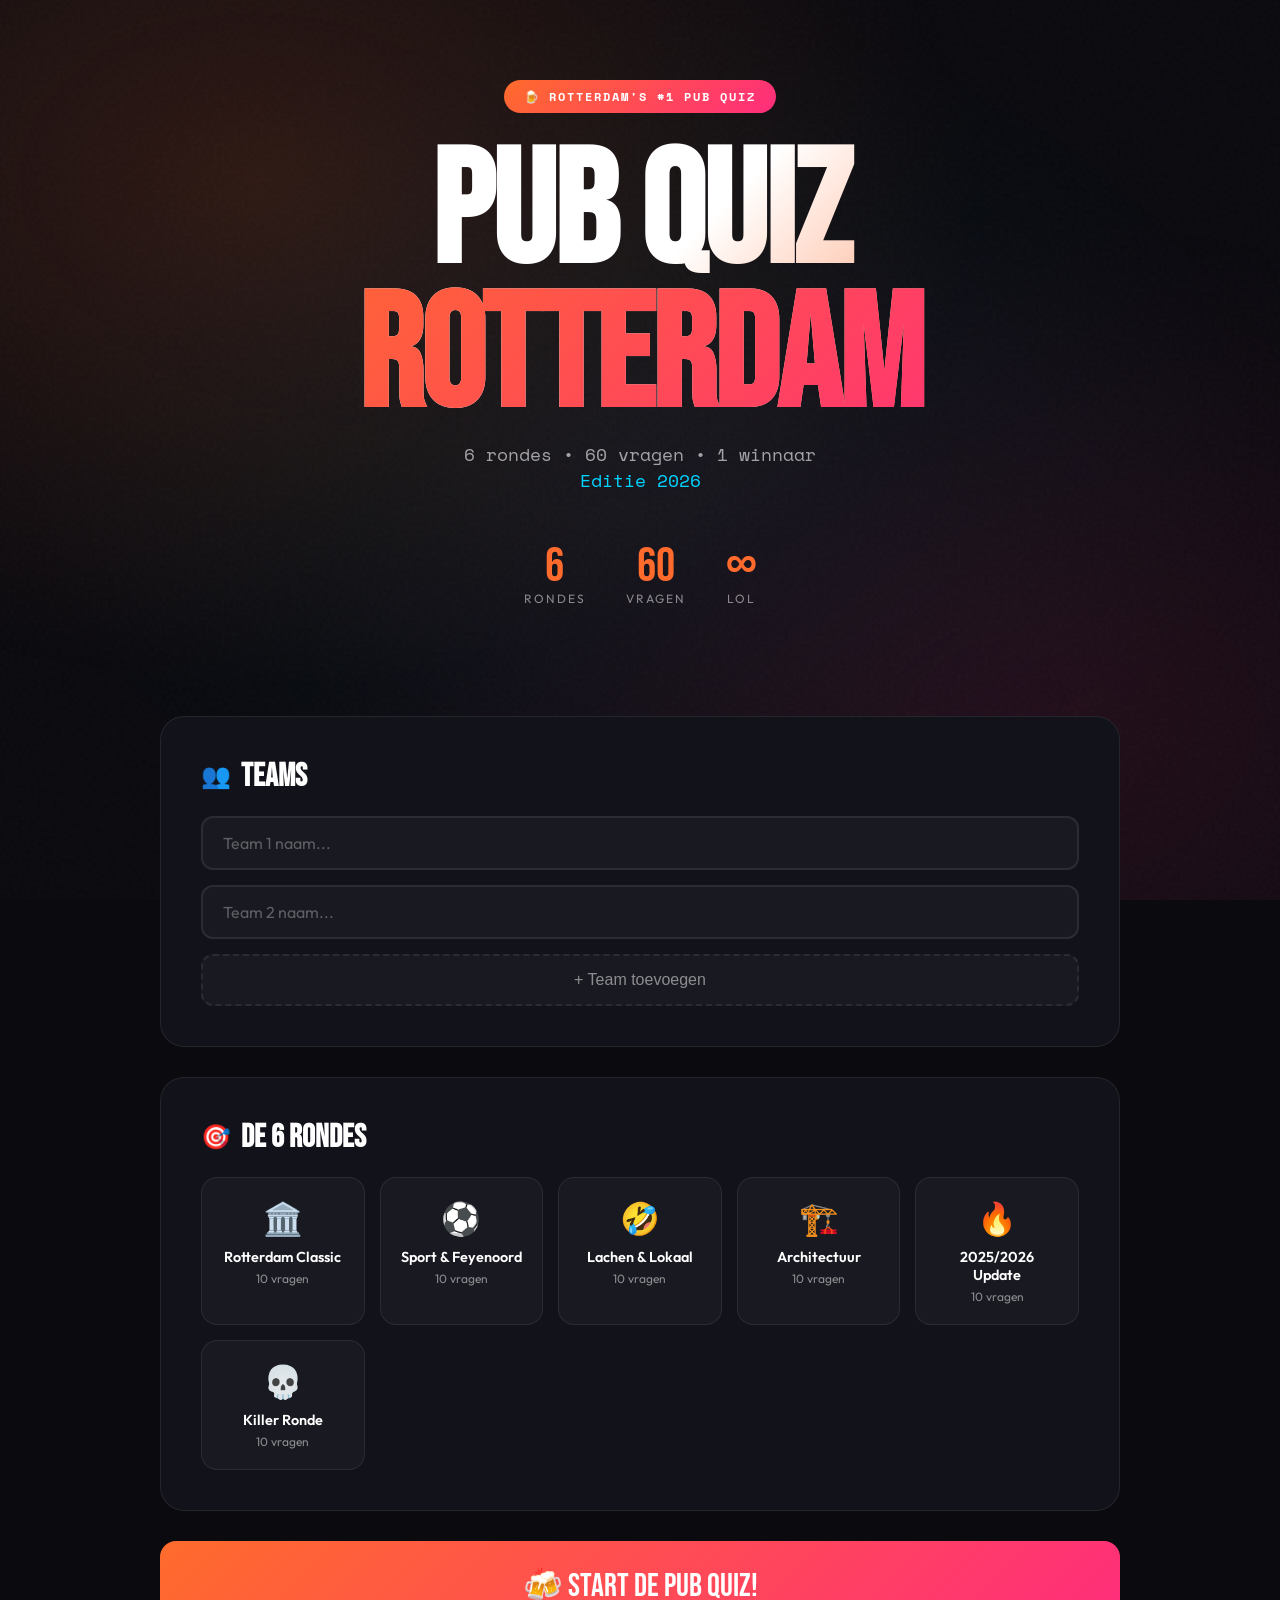
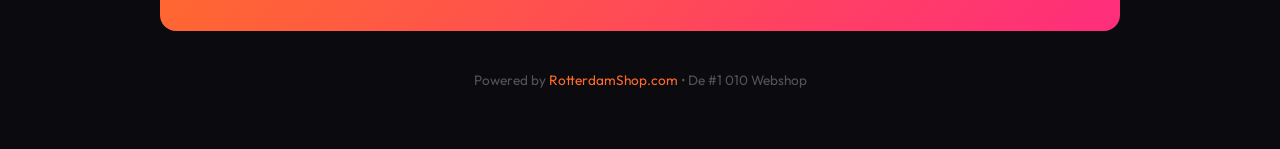
==== pub-quiz.html @ 7450e9e6 "Update and rename pub-quiz-rotterdam to pub-quiz.html" ====
<!DOCTYPE html>
<html lang="nl">
<head>
    <meta charset="UTF-8">
    <meta name="viewport" content="width=device-width, initial-scale=1.0">
    <title>Pub Quiz Rotterdam 2026 | De Ultieme 010 Kroegquiz</title>
    <meta name="description" content="Gratis Pub Quiz Rotterdam met 6 rondes, 60+ vragen over 010. Perfect voor je kroegavond, vriendengroep of bedrijfsuitje. Speel nu!">
    <link rel="preconnect" href="https://fonts.googleapis.com">
    <link rel="preconnect" href="https://fonts.gstatic.com" crossorigin>
    <link href="https://fonts.googleapis.com/css2?family=Bebas+Neue&family=Space+Mono:wght@400;700&family=Outfit:wght@300;400;600;800&display=swap" rel="stylesheet">
    
    <style>
        :root {
            --neon-orange: #FF6B2C;
            --neon-pink: #FF2D7C;
            --neon-blue: #00D4FF;
            --neon-green: #39FF14;
            --neon-yellow: #FFE600;
            --dark-bg: #0a0a0f;
            --card-bg: #12121a;
            --glass: rgba(255,255,255,0.03);
            --glass-border: rgba(255,255,255,0.08);
        }

        * {
            margin: 0;
            padding: 0;
            box-sizing: border-box;
        }

        body {
            font-family: 'Outfit', sans-serif;
            background: var(--dark-bg);
            color: #fff;
            min-height: 100vh;
            overflow-x: hidden;
        }

        /* Animated background */
        .bg-animation {
            position: fixed;
            top: 0;
            left: 0;
            width: 100%;
            height: 100%;
            z-index: -1;
            background: 
                radial-gradient(ellipse at 20% 20%, rgba(255,107,44,0.15) 0%, transparent 50%),
                radial-gradient(ellipse at 80% 80%, rgba(255,45,124,0.1) 0%, transparent 50%),
                radial-gradient(ellipse at 50% 50%, rgba(0,212,255,0.05) 0%, transparent 70%);
            animation: bgPulse 8s ease-in-out infinite;
        }

        @keyframes bgPulse {
            0%, 100% { opacity: 1; }
            50% { opacity: 0.7; }
        }

        /* Noise overlay */
        .noise {
            position: fixed;
            top: 0;
            left: 0;
            width: 100%;
            height: 100%;
            z-index: -1;
            opacity: 0.03;
            background-image: url("data:image/svg+xml,%3Csvg viewBox='0 0 256 256' xmlns='http://www.w3.org/2000/svg'%3E%3Cfilter id='noise'%3E%3CfeTurbulence type='fractalNoise' baseFrequency='0.9' numOctaves='4' stitchTiles='stitch'/%3E%3C/filter%3E%3Crect width='100%25' height='100%25' filter='url(%23noise)'/%3E%3C/svg%3E");
        }

        .container {
            max-width: 1000px;
            margin: 0 auto;
            padding: 20px;
            position: relative;
        }

        /* ============ START SCREEN ============ */
        .screen {
            display: none;
            animation: fadeIn 0.5s ease;
        }

        .screen.active {
            display: block;
        }

        @keyframes fadeIn {
            from { opacity: 0; transform: translateY(20px); }
            to { opacity: 1; transform: translateY(0); }
        }

        .hero {
            text-align: center;
            padding: 60px 20px;
        }

        .logo-badge {
            display: inline-flex;
            align-items: center;
            gap: 8px;
            background: linear-gradient(135deg, var(--neon-orange), var(--neon-pink));
            padding: 8px 20px;
            border-radius: 50px;
            font-family: 'Space Mono', monospace;
            font-size: 12px;
            font-weight: 700;
            text-transform: uppercase;
            letter-spacing: 2px;
            margin-bottom: 30px;
            animation: glow 2s ease-in-out infinite;
        }

        @keyframes glow {
            0%, 100% { box-shadow: 0 0 20px rgba(255,107,44,0.5); }
            50% { box-shadow: 0 0 40px rgba(255,45,124,0.7); }
        }

        .main-title {
            font-family: 'Bebas Neue', sans-serif;
            font-size: clamp(4rem, 15vw, 10rem);
            line-height: 0.9;
            letter-spacing: -2px;
            background: linear-gradient(135deg, #fff 0%, #fff 50%, var(--neon-orange) 100%);
            -webkit-background-clip: text;
            -webkit-text-fill-color: transparent;
            background-clip: text;
            margin-bottom: 10px;
        }

        .main-title span {
            display: block;
            background: linear-gradient(135deg, var(--neon-orange), var(--neon-pink));
            -webkit-background-clip: text;
            background-clip: text;
        }

        .subtitle {
            font-family: 'Space Mono', monospace;
            font-size: 1.1rem;
            color: rgba(255,255,255,0.6);
            margin-bottom: 50px;
        }

        .subtitle .highlight {
            color: var(--neon-blue);
        }

        /* Stats bar */
        .stats-bar {
            display: flex;
            justify-content: center;
            gap: 40px;
            margin-bottom: 50px;
            flex-wrap: wrap;
        }

        .stat {
            text-align: center;
        }

        .stat-value {
            font-family: 'Bebas Neue', sans-serif;
            font-size: 3rem;
            color: var(--neon-orange);
            line-height: 1;
        }

        .stat-label {
            font-size: 0.75rem;
            text-transform: uppercase;
            letter-spacing: 2px;
            color: rgba(255,255,255,0.5);
        }

        /* Team setup */
        .setup-section {
            background: var(--card-bg);
            border: 1px solid var(--glass-border);
            border-radius: 24px;
            padding: 40px;
            margin-bottom: 30px;
        }

        .section-title {
            font-family: 'Bebas Neue', sans-serif;
            font-size: 2rem;
            margin-bottom: 20px;
            display: flex;
            align-items: center;
            gap: 10px;
        }

        .section-title .icon {
            font-size: 1.5rem;
        }

        .team-input-row {
            display: flex;
            gap: 15px;
            margin-bottom: 15px;
        }

        .team-input {
            flex: 1;
            background: var(--glass);
            border: 2px solid var(--glass-border);
            border-radius: 12px;
            padding: 15px 20px;
            font-size: 1rem;
            color: #fff;
            font-family: 'Outfit', sans-serif;
            transition: all 0.3s ease;
        }

        .team-input:focus {
            outline: none;
            border-color: var(--neon-orange);
            box-shadow: 0 0 20px rgba(255,107,44,0.2);
        }

        .team-input::placeholder {
            color: rgba(255,255,255,0.3);
        }

        .add-team-btn {
            background: var(--glass);
            border: 2px dashed var(--glass-border);
            border-radius: 12px;
            padding: 15px 30px;
            color: rgba(255,255,255,0.5);
            font-size: 1rem;
            cursor: pointer;
            transition: all 0.3s ease;
            width: 100%;
        }

        .add-team-btn:hover {
            border-color: var(--neon-orange);
            color: var(--neon-orange);
        }

        .teams-preview {
            display: flex;
            flex-wrap: wrap;
            gap: 10px;
            margin-top: 20px;
        }

        .team-tag {
            display: inline-flex;
            align-items: center;
            gap: 8px;
            background: linear-gradient(135deg, rgba(255,107,44,0.2), rgba(255,45,124,0.2));
            border: 1px solid rgba(255,107,44,0.3);
            padding: 8px 16px;
            border-radius: 50px;
            font-size: 0.9rem;
        }

        .team-tag .remove {
            cursor: pointer;
            opacity: 0.5;
            transition: opacity 0.2s;
        }

        .team-tag .remove:hover {
            opacity: 1;
        }

        /* Rounds preview */
        .rounds-preview {
            display: grid;
            grid-template-columns: repeat(auto-fit, minmax(140px, 1fr));
            gap: 15px;
            margin-top: 20px;
        }

        .round-card {
            background: var(--glass);
            border: 1px solid var(--glass-border);
            border-radius: 16px;
            padding: 20px;
            text-align: center;
            transition: all 0.3s ease;
        }

        .round-card:hover {
            transform: translateY(-5px);
            border-color: var(--neon-orange);
        }

        .round-card .emoji {
            font-size: 2rem;
            margin-bottom: 10px;
        }

        .round-card .name {
            font-weight: 600;
            font-size: 0.9rem;
            margin-bottom: 5px;
        }

        .round-card .count {
            font-size: 0.75rem;
            color: rgba(255,255,255,0.5);
        }

        /* Start button */
        .start-btn {
            width: 100%;
            background: linear-gradient(135deg, var(--neon-orange), var(--neon-pink));
            border: none;
            border-radius: 16px;
            padding: 25px;
            font-family: 'Bebas Neue', sans-serif;
            font-size: 2rem;
            color: #fff;
            cursor: pointer;
            transition: all 0.3s ease;
            position: relative;
            overflow: hidden;
        }

        .start-btn::before {
            content: '';
            position: absolute;
            top: 0;
            left: -100%;
            width: 100%;
            height: 100%;
            background: linear-gradient(90deg, transparent, rgba(255,255,255,0.2), transparent);
            transition: left 0.5s ease;
        }

        .start-btn:hover::before {
            left: 100%;
        }

        .start-btn:hover {
            transform: scale(1.02);
            box-shadow: 0 10px 40px rgba(255,107,44,0.4);
        }

        /* ============ QUIZ SCREEN ============ */
        .quiz-header {
            display: flex;
            justify-content: space-between;
            align-items: center;
            padding: 20px 0;
            border-bottom: 1px solid var(--glass-border);
            margin-bottom: 30px;
        }

        .round-indicator {
            display: flex;
            align-items: center;
            gap: 15px;
        }

        .round-emoji {
            font-size: 2.5rem;
        }

        .round-info h2 {
            font-family: 'Bebas Neue', sans-serif;
            font-size: 1.8rem;
            color: var(--neon-orange);
        }

        .round-info span {
            font-size: 0.85rem;
            color: rgba(255,255,255,0.5);
        }

        .question-counter {
            font-family: 'Space Mono', monospace;
            font-size: 1rem;
            color: rgba(255,255,255,0.6);
        }

        /* Progress bar */
        .progress-container {
            height: 6px;
            background: var(--glass);
            border-radius: 3px;
            margin-bottom: 40px;
            overflow: hidden;
        }

        .progress-fill {
            height: 100%;
            background: linear-gradient(90deg, var(--neon-orange), var(--neon-pink));
            border-radius: 3px;
            transition: width 0.5s ease;
        }

        /* Question card */
        .question-card {
            background: var(--card-bg);
            border: 1px solid var(--glass-border);
            border-radius: 24px;
            padding: 50px 40px;
            margin-bottom: 30px;
            position: relative;
            overflow: hidden;
        }

        .question-card::before {
            content: '';
            position: absolute;
            top: 0;
            left: 0;
            right: 0;
            height: 4px;
            background: linear-gradient(90deg, var(--neon-orange), var(--neon-pink), var(--neon-blue));
        }

        .question-number {
            position: absolute;
            top: 30px;
            right: 30px;
            font-family: 'Bebas Neue', sans-serif;
            font-size: 4rem;
            color: rgba(255,255,255,0.05);
            line-height: 1;
        }

        .question-category {
            display: inline-block;
            background: linear-gradient(135deg, var(--neon-orange), var(--neon-pink));
            padding: 6px 16px;
            border-radius: 50px;
            font-size: 0.75rem;
            font-weight: 600;
            text-transform: uppercase;
            letter-spacing: 1px;
            margin-bottom: 25px;
        }

        .question-text {
            font-size: clamp(1.4rem, 4vw, 2rem);
            font-weight: 600;
            line-height: 1.4;
            margin-bottom: 10px;
        }

        .question-hint {
            font-size: 0.9rem;
            color: rgba(255,255,255,0.4);
            font-style: italic;
        }

        /* Timer */
        .timer-container {
            display: flex;
            justify-content: center;
            margin-bottom: 30px;
        }

        .timer {
            display: flex;
            align-items: center;
            gap: 10px;
            background: var(--card-bg);
            border: 2px solid var(--glass-border);
            border-radius: 50px;
            padding: 12px 30px;
            font-family: 'Space Mono', monospace;
            font-size: 1.5rem;
            font-weight: 700;
            transition: all 0.3s ease;
        }

        .timer.warning {
            border-color: var(--neon-yellow);
            color: var(--neon-yellow);
            animation: pulse 0.5s ease infinite;
        }

        .timer.danger {
            border-color: var(--neon-pink);
            color: var(--neon-pink);
            animation: pulse 0.3s ease infinite;
        }

        @keyframes pulse {
            0%, 100% { transform: scale(1); }
            50% { transform: scale(1.05); }
        }

        /* Show answer button */
        .show-answer-btn {
            width: 100%;
            background: var(--glass);
            border: 2px solid var(--glass-border);
            border-radius: 16px;
            padding: 20px;
            font-family: 'Outfit', sans-serif;
            font-size: 1.1rem;
            font-weight: 600;
            color: #fff;
            cursor: pointer;
            transition: all 0.3s ease;
        }

        .show-answer-btn:hover {
            border-color: var(--neon-blue);
            background: rgba(0,212,255,0.1);
        }

        /* Answer reveal */
        .answer-reveal {
            display: none;
            background: linear-gradient(135deg, rgba(57,255,20,0.1), rgba(0,212,255,0.1));
            border: 2px solid var(--neon-green);
            border-radius: 16px;
            padding: 30px;
            text-align: center;
            margin-bottom: 20px;
            animation: revealPop 0.4s ease;
        }

        @keyframes revealPop {
            0% { transform: scale(0.9); opacity: 0; }
            50% { transform: scale(1.02); }
            100% { transform: scale(1); opacity: 1; }
        }

        .answer-reveal.show {
            display: block;
        }

        .answer-label {
            font-size: 0.8rem;
            text-transform: uppercase;
            letter-spacing: 2px;
            color: var(--neon-green);
            margin-bottom: 10px;
        }

        .answer-text {
            font-family: 'Bebas Neue', sans-serif;
            font-size: 2.5rem;
            color: #fff;
        }

        .answer-extra {
            font-size: 0.9rem;
            color: rgba(255,255,255,0.6);
            margin-top: 10px;
        }

        /* Score input */
        .score-section {
            display: none;
            margin-top: 30px;
        }

        .score-section.show {
            display: block;
            animation: fadeIn 0.4s ease;
        }

        .score-title {
            font-family: 'Bebas Neue', sans-serif;
            font-size: 1.5rem;
            margin-bottom: 20px;
            text-align: center;
        }

        .team-scores {
            display: grid;
            grid-template-columns: repeat(auto-fit, minmax(200px, 1fr));
            gap: 15px;
            margin-bottom: 30px;
        }

        .team-score-card {
            background: var(--glass);
            border: 1px solid var(--glass-border);
            border-radius: 16px;
            padding: 20px;
            display: flex;
            align-items: center;
            justify-content: space-between;
        }

        .team-score-card .name {
            font-weight: 600;
        }

        .score-buttons {
            display: flex;
            gap: 10px;
        }

        .score-btn {
            width: 40px;
            height: 40px;
            border-radius: 50%;
            border: none;
            font-size: 1.2rem;
            font-weight: 700;
            cursor: pointer;
            transition: all 0.2s ease;
        }

        .score-btn.correct {
            background: var(--neon-green);
            color: #000;
        }

        .score-btn.wrong {
            background: rgba(255,255,255,0.1);
            color: rgba(255,255,255,0.5);
        }

        .score-btn:hover {
            transform: scale(1.1);
        }

        .score-btn.selected {
            box-shadow: 0 0 20px currentColor;
        }

        /* Next button */
        .next-btn {
            width: 100%;
            background: linear-gradient(135deg, var(--neon-blue), var(--neon-green));
            border: none;
            border-radius: 16px;
            padding: 20px;
            font-family: 'Bebas Neue', sans-serif;
            font-size: 1.5rem;
            color: #000;
            cursor: pointer;
            transition: all 0.3s ease;
        }

        .next-btn:hover {
            transform: scale(1.02);
            box-shadow: 0 10px 40px rgba(0,212,255,0.4);
        }

        /* ============ ROUND BREAK SCREEN ============ */
        .round-break {
            text-align: center;
            padding: 60px 20px;
        }

        .round-complete-emoji {
            font-size: 6rem;
            margin-bottom: 20px;
            animation: bounce 1s ease infinite;
        }

        @keyframes bounce {
            0%, 100% { transform: translateY(0); }
            50% { transform: translateY(-20px); }
        }

        .round-complete-title {
            font-family: 'Bebas Neue', sans-serif;
            font-size: 3rem;
            margin-bottom: 10px;
        }

        .round-complete-subtitle {
            color: rgba(255,255,255,0.6);
            margin-bottom: 40px;
        }

        /* Leaderboard */
        .leaderboard {
            background: var(--card-bg);
            border: 1px solid var(--glass-border);
            border-radius: 24px;
            padding: 30px;
            margin-bottom: 40px;
        }

        .leaderboard-title {
            font-family: 'Bebas Neue', sans-serif;
            font-size: 1.5rem;
            margin-bottom: 20px;
            display: flex;
            align-items: center;
            justify-content: center;
            gap: 10px;
        }

        .leaderboard-row {
            display: flex;
            align-items: center;
            padding: 15px 20px;
            border-radius: 12px;
            margin-bottom: 10px;
            transition: all 0.3s ease;
        }

        .leaderboard-row:nth-child(2) {
            background: linear-gradient(135deg, rgba(255,215,0,0.2), rgba(255,215,0,0.05));
            border: 1px solid rgba(255,215,0,0.3);
        }

        .leaderboard-row:nth-child(3) {
            background: linear-gradient(135deg, rgba(192,192,192,0.2), rgba(192,192,192,0.05));
            border: 1px solid rgba(192,192,192,0.3);
        }

        .leaderboard-row:nth-child(4) {
            background: linear-gradient(135deg, rgba(205,127,50,0.2), rgba(205,127,50,0.05));
            border: 1px solid rgba(205,127,50,0.3);
        }

        .leaderboard-position {
            font-family: 'Bebas Neue', sans-serif;
            font-size: 1.5rem;
            width: 40px;
            color: var(--neon-orange);
        }

        .leaderboard-name {
            flex: 1;
            font-weight: 600;
        }

        .leaderboard-score {
            font-family: 'Space Mono', monospace;
            font-size: 1.2rem;
            font-weight: 700;
        }

        .continue-btn {
            width: 100%;
            background: linear-gradient(135deg, var(--neon-orange), var(--neon-pink));
            border: none;
            border-radius: 16px;
            padding: 25px;
            font-family: 'Bebas Neue', sans-serif;
            font-size: 1.8rem;
            color: #fff;
            cursor: pointer;
            transition: all 0.3s ease;
        }

        .continue-btn:hover {
            transform: scale(1.02);
            box-shadow: 0 10px 40px rgba(255,107,44,0.4);
        }

        /* ============ FINAL RESULTS ============ */
        .final-results {
            text-align: center;
            padding: 40px 20px;
        }

        .winner-crown {
            font-size: 8rem;
            animation: float 3s ease-in-out infinite;
        }

        @keyframes float {
            0%, 100% { transform: translateY(0) rotate(-5deg); }
            50% { transform: translateY(-20px) rotate(5deg); }
        }

        .winner-title {
            font-family: 'Bebas Neue', sans-serif;
            font-size: clamp(3rem, 10vw, 6rem);
            background: linear-gradient(135deg, var(--neon-orange), var(--neon-pink), var(--neon-blue));
            -webkit-background-clip: text;
            -webkit-text-fill-color: transparent;
            background-clip: text;
            margin-bottom: 10px;
        }

        .winner-name {
            font-family: 'Bebas Neue', sans-serif;
            font-size: 3rem;
            color: #fff;
            margin-bottom: 30px;
        }

        .final-leaderboard {
            background: var(--card-bg);
            border: 1px solid var(--glass-border);
            border-radius: 24px;
            padding: 40px;
            margin-bottom: 40px;
        }

        .play-again-btn {
            background: linear-gradient(135deg, var(--neon-green), var(--neon-blue));
            border: none;
            border-radius: 16px;
            padding: 20px 60px;
            font-family: 'Bebas Neue', sans-serif;
            font-size: 1.5rem;
            color: #000;
            cursor: pointer;
            transition: all 0.3s ease;
        }

        .play-again-btn:hover {
            transform: scale(1.05);
            box-shadow: 0 10px 40px rgba(57,255,20,0.4);
        }

        /* ============ MOBILE RESPONSIVE ============ */
        @media (max-width: 600px) {
            .container {
                padding: 15px;
            }

            .hero {
                padding: 30px 10px;
            }

            .stats-bar {
                gap: 20px;
            }

            .setup-section {
                padding: 25px;
            }

            .question-card {
                padding: 30px 20px;
            }

            .team-scores {
                grid-template-columns: 1fr;
            }

            .rounds-preview {
                grid-template-columns: repeat(2, 1fr);
            }
        }

        /* Confetti animation for winner */
        .confetti {
            position: fixed;
            width: 10px;
            height: 10px;
            top: -10px;
            animation: confettiFall 3s linear forwards;
        }

        @keyframes confettiFall {
            0% { transform: translateY(0) rotate(0deg); opacity: 1; }
            100% { transform: translateY(100vh) rotate(720deg); opacity: 0; }
        }

        /* Footer */
        .footer {
            text-align: center;
            padding: 40px;
            color: rgba(255,255,255,0.3);
            font-size: 0.85rem;
        }

        .footer a {
            color: var(--neon-orange);
            text-decoration: none;
        }
    </style>
</head>
<body>
    <div class="bg-animation"></div>
    <div class="noise"></div>

    <div class="container">
        <!-- ========== START SCREEN ========== -->
        <div id="startScreen" class="screen active">
            <div class="hero">
                <div class="logo-badge">
                    <span>🍺</span>
                    <span>Rotterdam's #1 Pub Quiz</span>
                </div>
                <h1 class="main-title">
                    PUB QUIZ
                    <span>ROTTERDAM</span>
                </h1>
                <p class="subtitle">
                    6 rondes • 60 vragen • 1 winnaar<br>
                    <span class="highlight">Editie 2026</span>
                </p>

                <div class="stats-bar">
                    <div class="stat">
                        <div class="stat-value">6</div>
                        <div class="stat-label">Rondes</div>
                    </div>
                    <div class="stat">
                        <div class="stat-value">60</div>
                        <div class="stat-label">Vragen</div>
                    </div>
                    <div class="stat">
                        <div class="stat-value">∞</div>
                        <div class="stat-label">Lol</div>
                    </div>
                </div>
            </div>

            <div class="setup-section">
                <h3 class="section-title"><span class="icon">👥</span> Teams</h3>
                <div id="teamInputs">
                    <div class="team-input-row">
                        <input type="text" class="team-input" placeholder="Team 1 naam..." maxlength="20">
                    </div>
                    <div class="team-input-row">
                        <input type="text" class="team-input" placeholder="Team 2 naam..." maxlength="20">
                    </div>
                </div>
                <button class="add-team-btn" onclick="addTeamInput()">+ Team toevoegen</button>
            </div>

            <div class="setup-section">
                <h3 class="section-title"><span class="icon">🎯</span> De 6 Rondes</h3>
                <div class="rounds-preview">
                    <div class="round-card">
                        <div class="emoji">🏛️</div>
                        <div class="name">Rotterdam Classic</div>
                        <div class="count">10 vragen</div>
                    </div>
                    <div class="round-card">
                        <div class="emoji">⚽</div>
                        <div class="name">Sport & Feyenoord</div>
                        <div class="count">10 vragen</div>
                    </div>
                    <div class="round-card">
                        <div class="emoji">🤣</div>
                        <div class="name">Lachen & Lokaal</div>
                        <div class="count">10 vragen</div>
                    </div>
                    <div class="round-card">
                        <div class="emoji">🏗️</div>
                        <div class="name">Architectuur</div>
                        <div class="count">10 vragen</div>
                    </div>
                    <div class="round-card">
                        <div class="emoji">🔥</div>
                        <div class="name">2025/2026 Update</div>
                        <div class="count">10 vragen</div>
                    </div>
                    <div class="round-card">
                        <div class="emoji">💀</div>
                        <div class="name">Killer Ronde</div>
                        <div class="count">10 vragen</div>
                    </div>
                </div>
            </div>

            <button class="start-btn" onclick="startQuiz()">
                🍻 START DE PUB QUIZ!
            </button>

            <div class="footer">
                Powered by <a href="https://rotterdamshop.com" target="_blank">RotterdamShop.com</a> • De #1 010 Webshop
            </div>
        </div>

        <!-- ========== QUIZ SCREEN ========== -->
        <div id="quizScreen" class="screen">
            <div class="quiz-header">
                <div class="round-indicator">
                    <div class="round-emoji" id="roundEmoji">🏛️</div>
                    <div class="round-info">
                        <h2 id="roundName">Ronde 1</h2>
                        <span id="roundSubtitle">Rotterdam Classic</span>
                    </div>
                </div>
                <div class="question-counter" id="questionCounter">Vraag 1/10</div>
            </div>

            <div class="progress-container">
                <div class="progress-fill" id="progressFill" style="width: 0%"></div>
            </div>

            <div class="question-card">
                <div class="question-number" id="questionNumber">01</div>
                <div class="question-category" id="questionCategory">HAVEN</div>
                <p class="question-text" id="questionText">Loading vraag...</p>
                <p class="question-hint" id="questionHint"></p>
            </div>

            <div class="timer-container">
                <div class="timer" id="timer">
                    <span>⏱️</span>
                    <span id="timerValue">30</span>
                </div>
            </div>

            <button class="show-answer-btn" id="showAnswerBtn" onclick="showAnswer()">
                👀 Toon Antwoord
            </button>

            <div class="answer-reveal" id="answerReveal">
                <div class="answer-label">✅ Het juiste antwoord is</div>
                <div class="answer-text" id="answerText">Rotterdam</div>
                <div class="answer-extra" id="answerExtra"></div>
            </div>

            <div class="score-section" id="scoreSection">
                <h3 class="score-title">Wie had het goed? 🎯</h3>
                <div class="team-scores" id="teamScoreInputs"></div>
                <button class="next-btn" onclick="nextQuestion()">
                    ➡️ Volgende Vraag
                </button>
            </div>
        </div>

        <!-- ========== ROUND BREAK SCREEN ========== -->
        <div id="roundBreakScreen" class="screen">
            <div class="round-break">
                <div class="round-complete-emoji">🎉</div>
                <h2 class="round-complete-title" id="roundCompleteTitle">Ronde 1 Klaar!</h2>
                <p class="round-complete-subtitle">Even de scores bijwerken...</p>

                <div class="leaderboard">
                    <h3 class="leaderboard-title">🏆 Tussenstand</h3>
                    <div id="leaderboardContent"></div>
                </div>

                <button class="continue-btn" id="continueBtn" onclick="continueQuiz()">
                    🚀 Door naar Ronde 2
                </button>
            </div>
        </div>

        <!-- ========== FINAL RESULTS SCREEN ========== -->
        <div id="resultsScreen" class="screen">
            <div class="final-results">
                <div class="winner-crown">👑</div>
                <h1 class="winner-title">DE WINNAAR!</h1>
                <h2 class="winner-name" id="winnerName">Team Naam</h2>

                <div class="final-leaderboard">
                    <h3 class="leaderboard-title">🏆 Eindstand</h3>
                    <div id="finalLeaderboard"></div>
                </div>

                <button class="play-again-btn" onclick="restartQuiz()">
                    🔄 Opnieuw Spelen
                </button>

                <div class="footer">
                    Deel je score! • <a href="https://rotterdamshop.com" target="_blank">RotterdamShop.com</a>
                </div>
            </div>
        </div>
    </div>

    <script>
        // ============ QUIZ DATA ============
        const rounds = [
            {
                name: "Rotterdam Classic",
                emoji: "🏛️",
                subtitle: "De basis die elke Rotterdammer moet weten",
                questions: [
                    { category: "Haven", question: "Welke haven is de grootste van Europa?", answer: "Rotterdam", extra: "Sinds 1962 niet meer de grootste ter wereld (Shanghai), maar nog steeds #1 in Europa!" },
                    { category: "Geografie", question: "Aan welke rivier ligt Rotterdam?", answer: "De Maas", extra: "De Nieuwe Maas om precies te zijn, 1.000km lang vanaf de bron in Frankrijk." },
                    { category: "Bijnaam", question: "Hoe wordt Rotterdam ook wel genoemd?", answer: "Manhattan aan de Maas", extra: "Vanwege de moderne skyline die na WOII ontstond." },
                    { category: "Geschiedenis", question: "In welk jaar werd Rotterdam gebombardeerd?", answer: "14 mei 1940", extra: "Het bombardement duurde slechts 13 minuten maar verwoestte het hele centrum." },
                    { category: "Stadsrechten", question: "In welk jaar kreeg Rotterdam stadsrechten?", answer: "1340", extra: "Verleend door Willem IV van Holland." },
                    { category: "Netnummer", question: "Wat is het netnummer van Rotterdam?", answer: "010", extra: "Daarom noemen echte Rotterdammers hun stad ook '010'!" },
                    { category: "Bevolking", question: "Hoeveel inwoners heeft Rotterdam ongeveer?", answer: "Circa 670.000", extra: "De op één na grootste stad van Nederland." },
                    { category: "Wapen", question: "Welke kleur heeft de balk in het Rotterdamse stadswapen?", answer: "Groen", extra: "Een schuine groene balk van linksboven naar rechtsonder." },
                    { category: "Burgemeester", question: "Wie was de burgemeester die Rotterdam door WOII loodste?", answer: "Pieter Oud", extra: "Later oprichter van de VVD." },
                    { category: "Taal", question: "Hoe noem je het Rotterdamse dialect?", answer: "Rotterdams / Haags-Rotterdams", extra: "Bekend om het 'zachte G' en woorden als 'nie' (niet) en 'wa' (wat)." }
                ]
            },
            {
                name: "Sport & Feyenoord",
                emoji: "⚽",
                subtitle: "Voor de echte sportfanaten",
                questions: [
                    { category: "Voetbal", question: "In welk jaar won Feyenoord de Europacup I?", answer: "1970", extra: "2-1 tegen Celtic in Milaan. Doelpunten van Israël en Kindvall." },
                    { category: "Stadion", question: "Hoe heet het stadion van Feyenoord officieel?", answer: "Stadion Feijenoord (De Kuip)", extra: "Geopend in 1937, capaciteit 47.500." },
                    { category: "Legende", question: "Welke Feyenoord-legende droeg rugnummer 14 en is oud-trainer?", answer: "Giovanni van Bronckhorst", extra: "Won als speler de UEFA Cup in 2002." },
                    { category: "Sparta", question: "Waar speelt Sparta Rotterdam?", answer: "Het Kasteel", extra: "Het oudste stadion van Nederland dat nog in gebruik is (1916)." },
                    { category: "Toernooi", question: "Welk groot sportevenement werd in 2021 in Ahoy gehouden?", answer: "Eurovisie Songfestival", extra: "Eigenlijk 2020, maar uitgesteld door corona." },
                    { category: "Tennis", question: "Hoe heet het jaarlijkse tennistoernooi in Rotterdam?", answer: "ABN AMRO Open", extra: "ATP 500 toernooi in Ahoy." },
                    { category: "Marathon", question: "Wanneer is de Rotterdam Marathon meestal?", answer: "April", extra: "Een van de snelste parcoursen ter wereld door het vlakke traject." },
                    { category: "Excelsior", question: "In welke wijk speelt Excelsior Rotterdam?", answer: "Kralingen", extra: "Stadion Woudestein, naast de Erasmus Universiteit." },
                    { category: "Wielrennen", question: "Welke klassieker start/finisht soms in Rotterdam?", answer: "Tour de France", extra: "In 2010 was de Grand Départ in Rotterdam." },
                    { category: "Recente", question: "Welke prijs won Feyenoord in 2023/2024?", answer: "Landskampioenschap", extra: "Na 6 jaar droogte eindelijk weer kampioen!" }
                ]
            },
            {
                name: "Lachen & Lokaal",
                emoji: "🤣",
                subtitle: "Typisch Rotterdamse humor en weetjes",
                questions: [
                    { category: "Eten", question: "Welk gerecht werd uitgevonden in Rotterdam?", answer: "Kapsalon", extra: "In 2003 bedacht door Nataniël Gomes bij El Aviva in Delfshaven!" },
                    { category: "Uitdrukking", question: "Wat betekent 'nie lansen' in het Rotterdams?", answer: "Niet zeuren / niet klagen", extra: "Typisch Rotterdamse no-nonsense mentaliteit." },
                    { category: "Humor", question: "Waarom gaan Amsterdammers niet naar Rotterdam?", answer: "Dan moeten ze af-dansen", extra: "😂 Rotterdam humor op z'n best!" },
                    { category: "Snack", question: "Bij welke bekende Rotterdamse tent haal je de beste friet?", answer: "Bram Ladage", extra: "Opgericht in 1960 in Rotterdam, nu landelijk bekend." },
                    { category: "Lokaal", question: "Wat is een 'kanonbal' in Rotterdam?", answer: "Een bitterbal zo groot als een kroket", extra: "Rotterdamse overdrijving in één snack." },
                    { category: "Uitspraak", question: "Hoe zeg je 'lekker' in plat Rotterdams?", answer: "Lekkâh / Meteen", extra: "'Da's meteen!' = Dat is lekker/goed!" },
                    { category: "Markt", question: "Op welke dag is de beroemde markt op de Binnenrotte?", answer: "Dinsdag en zaterdag", extra: "Een van de grootste warenmarkten van Nederland." },
                    { category: "Bijnaam", question: "Hoe noemen Rotterdammers zichzelf?", answer: "010'ers", extra: "Naar het netnummer van Rotterdam." },
                    { category: "Rivaliteit", question: "Compleet de zin: 'Geen woorden maar...'", answer: "...dansen", extra: "Het Rotterdamse motto: minder praten, meer doen!" },
                    { category: "Kroeg", question: "In welke straat vind je de meeste kroegen in Rotterdam?", answer: "Witte de Withstraat", extra: "Het uitgaanshart van Rotterdam." }
                ]
            },
            {
                name: "Architectuur & Skyline",
                emoji: "🏗️",
                subtitle: "Rotterdam's beroemde gebouwen",
                questions: [
                    { category: "Icoon", question: "Wie ontwierp de Erasmusbrug?", answer: "Ben van Berkel (UNStudio)", extra: "Bijnaam: De Zwaan. Geopend in 1996." },
                    { category: "Kubuswoningen", question: "Wie ontwierp de Kubuswoningen?", answer: "Piet Blom", extra: "Gebouwd in 1984, 38 kubussen op palen." },
                    { category: "Hoogste", question: "Wat is het hoogste gebouw van Nederland?", answer: "Zalmhaven Tower", extra: "215 meter hoog, voltooid in 2022!" },
                    { category: "Markthal", question: "In welk jaar opende de Markthal?", answer: "2014", extra: "Ontwerp van MVRDV, met kunstwerk van Arno Coenen aan het plafond." },
                    { category: "Depot", question: "Hoe heet het spiegelende kunstdepot bij Museum Boijmans?", answer: "Depot Boijmans Van Beuningen", extra: "Ontwerp MVRDV, geopend 2021. Eerste publiek toegankelijke kunstdepot ter wereld." },
                    { category: "Station", question: "Wanneer opende het nieuwe Centraal Station?", answer: "2014", extra: "Ontwerp van Team CS (Benthem Crouwel, MVSA, West 8)." },
                    { category: "Euromast", question: "Hoe hoog is de Euromast?", answer: "185 meter", extra: "Oorspronkelijk 101 meter (1960), later verhoogd met Space Tower." },
                    { category: "Rem", question: "Welk gebouw ontwierp Rem Koolhaas in Rotterdam?", answer: "De Rotterdam / Kunsthal", extra: "De Rotterdam is 150 meter hoog, 3 torens op een plint." },
                    { category: "Witte Huis", question: "Waarom is het Witte Huis bijzonder?", answer: "Was het eerste 'wolkenkrabber' van Europa", extra: "Gebouwd in 1898, 43 meter hoog. Overleefde het bombardement!" },
                    { category: "Wilhelminapier", question: "Hoeveel woontorens staan er op de Wilhelminapier?", answer: "Meer dan 10", extra: "Inclusief Montevideo, New Orleans, en De Rotterdam." }
                ]
            },
            {
                name: "2025/2026 Update",
                emoji: "🔥",
                subtitle: "Actuele vragen - ben je bij de tijd?",
                questions: [
                    { category: "Feyenoord", question: "Wie is de trainer van Feyenoord in seizoen 2025/2026?", answer: "Brian Priske", extra: "De Deense trainer die in 2024 Arne Slot opvolgde." },
                    { category: "Bouw", question: "Welke nieuwe wolkenkrabber wordt in 2026 opgeleverd aan de Boompjes?", answer: "Terraced Tower", extra: "110 meter hoog, ontwerp MVSA." },
                    { category: "Events", question: "Welk groot muziekfestival viert in 2026 zijn 50e editie in Rotterdam?", answer: "North Sea Jazz", extra: "Sinds 1976, tegenwoordig in Ahoy." },
                    { category: "Transport", question: "Welke nieuwe metrolijn wordt gepland voor Rotterdam?", answer: "Noordelijke aftakking / Metrolijn naar Ridderkerk", extra: "Uitbreiding van het RET-netwerk." },
                    { category: "AI", question: "Welke tech-hub opende in 2025 in Rotterdam?", answer: "Cambridge Innovation Center (CIC)", extra: "Grootste startup hub van Europa in het Groot Handelsgebouw." },
                    { category: "Klimaat", question: "Wat is Rotterdam's ambitie voor 2050?", answer: "Klimaatneutraal zijn", extra: "Met projecten als dakparken, waterpleinen en groene daken." },
                    { category: "Haven", question: "Welk waterstofproject draait in de Rotterdamse haven?", answer: "H2-Fifty / Hydrogen Hub", extra: "Grootste groene waterstof hub van Europa." },
                    { category: "Cultuur", question: "Welk museum heropende na renovatie in 2025?", answer: "Museum Boijmans Van Beuningen", extra: "Na jaren verbouwing weer open voor publiek." },
                    { category: "Voetbal", question: "Wat is de status van het nieuwe Feyenoord stadion?", answer: "Feyenoord City - plannen herzien", extra: "Renovatie De Kuip nu voorkeursoptie." },
                    { category: "Record", question: "Welk record brak Rotterdam in 2025 qua toerisme?", answer: "Meeste bezoekers ooit", extra: "Rotterdam is trending als stedentrip bestemming!" }
                ]
            },
            {
                name: "Killer Ronde",
                emoji: "💀",
                subtitle: "Alleen voor de echte experts!",
                questions: [
                    { category: "Geheim", question: "Hoeveel kilometer fietspad heeft Rotterdam?", answer: "Circa 600 km", extra: "Een van de best fietsbare steden van Nederland." },
                    { category: "Haven", question: "Wat is de totale oppervlakte van de Rotterdamse haven?", answer: "12.426 hectare", extra: "Zo groot als 17.000 voetbalvelden!" },
                    { category: "Diep", question: "Hoe diep is de Maastunnel?", answer: "Circa 24 meter", extra: "Geopend in 1942, eerste autoafzinktunnel van Nederland." },
                    { category: "Wederopbouw", question: "Wie maakte het beeld 'De Verwoeste Stad'?", answer: "Ossip Zadkine", extra: "Staat op Plein 1940, symbool van de wederopbouw." },
                    { category: "Exact", question: "Hoeveel meter onder NAP ligt het laagste punt van Rotterdam?", answer: "Circa 6 meter", extra: "Daarom is waterbeheersing zo belangrijk!" },
                    { category: "Containers", question: "Hoeveel TEU containers verwerkt Rotterdam jaarlijks?", answer: "Circa 14-15 miljoen", extra: "TEU = Twenty-foot Equivalent Unit (20 voet container)." },
                    { category: "First", question: "Wanneer reed de eerste metro in Rotterdam?", answer: "9 februari 1968", extra: "Eerste metro van Nederland!" },
                    { category: "Obscuur", question: "Welke wijk heette vroeger 'Cool'?", answer: "Centrum (Coolsingel)", extra: "Vernoemd naar de vroegere veenrivier 'De Coole'." },
                    { category: "Kunst", question: "Wie schilderde het plafond van de Markthal?", answer: "Arno Coenen", extra: "11.000m² groot, 'Hoorn des Overvloeds' heet het werk." },
                    { category: "Laatste", question: "In welk jaar werd de Euromast verhoogd met de Space Tower?", answer: "1970", extra: "Van 101 naar 185 meter voor meer uitzicht." }
                ]
            }
        ];

        // ============ GAME STATE ============
        let teams = [];
        let scores = {};
        let currentRound = 0;
        let currentQuestion = 0;
        let timerInterval = null;
        let timeLeft = 30;
        let questionAnswered = false;

        // ============ FUNCTIONS ============
        function addTeamInput() {
            const container = document.getElementById('teamInputs');
            const count = container.children.length + 1;
            if (count > 8) return alert('Maximaal 8 teams!');
            
            const row = document.createElement('div');
            row.className = 'team-input-row';
            row.innerHTML = `<input type="text" class="team-input" placeholder="Team ${count} naam..." maxlength="20">`;
            container.appendChild(row);
        }

        function startQuiz() {
            // Collect team names
            const inputs = document.querySelectorAll('.team-input');
            teams = [];
            inputs.forEach(input => {
                const name = input.value.trim() || `Team ${teams.length + 1}`;
                if (!teams.includes(name)) {
                    teams.push(name);
                    scores[name] = 0;
                }
            });

            if (teams.length < 2) {
                alert('Voeg minimaal 2 teams toe!');
                return;
            }

            currentRound = 0;
            currentQuestion = 0;
            showScreen('quizScreen');
            loadQuestion();
        }

        function loadQuestion() {
            const round = rounds[currentRound];
            const question = round.questions[currentQuestion];
            questionAnswered = false;

            // Update header
            document.getElementById('roundEmoji').textContent = round.emoji;
            document.getElementById('roundName').textContent = `Ronde ${currentRound + 1}`;
            document.getElementById('roundSubtitle').textContent = round.name;
            document.getElementById('questionCounter').textContent = `Vraag ${currentQuestion + 1}/10`;

            // Update progress
            const totalProgress = ((currentRound * 10 + currentQuestion) / 60) * 100;
            document.getElementById('progressFill').style.width = totalProgress + '%';

            // Update question
            document.getElementById('questionNumber').textContent = String(currentQuestion + 1).padStart(2, '0');
            document.getElementById('questionCategory').textContent = question.category.toUpperCase();
            document.getElementById('questionText').textContent = question.question;
            document.getElementById('questionHint').textContent = '';

            // Reset answer section
            document.getElementById('answerReveal').classList.remove('show');
            document.getElementById('scoreSection').classList.remove('show');
            document.getElementById('showAnswerBtn').style.display = 'block';

            // Start timer
            startTimer();
        }

        function startTimer() {
            clearInterval(timerInterval);
            timeLeft = 30;
            updateTimerDisplay();

            timerInterval = setInterval(() => {
                timeLeft--;
                updateTimerDisplay();
                if (timeLeft <= 0) {
                    clearInterval(timerInterval);
                    showAnswer();
                }
            }, 1000);
        }

        function updateTimerDisplay() {
            const timerEl = document.getElementById('timer');
            document.getElementById('timerValue').textContent = timeLeft;
            
            timerEl.classList.remove('warning', 'danger');
            if (timeLeft <= 5) {
                timerEl.classList.add('danger');
            } else if (timeLeft <= 10) {
                timerEl.classList.add('warning');
            }
        }

        function showAnswer() {
            if (questionAnswered) return;
            questionAnswered = true;
            clearInterval(timerInterval);

            const round = rounds[currentRound];
            const question = round.questions[currentQuestion];

            document.getElementById('answerText').textContent = question.answer;
            document.getElementById('answerExtra').textContent = question.extra || '';
            document.getElementById('answerReveal').classList.add('show');
            document.getElementById('showAnswerBtn').style.display = 'none';

            // Show score input
            renderScoreInputs();
            document.getElementById('scoreSection').classList.add('show');
        }

        function renderScoreInputs() {
            const container = document.getElementById('teamScoreInputs');
            container.innerHTML = teams.map(team => `
                <div class="team-score-card" data-team="${team}">
                    <span class="name">${team}</span>
                    <div class="score-buttons">
                        <button class="score-btn correct" onclick="markScore('${team}', true)">✓</button>
                        <button class="score-btn wrong" onclick="markScore('${team}', false)">✗</button>
                    </div>
                </div>
            `).join('');
        }

        function markScore(team, correct) {
            const card = document.querySelector(`[data-team="${team}"]`);
            const buttons = card.querySelectorAll('.score-btn');
            
            buttons.forEach(btn => btn.classList.remove('selected'));
            if (correct) {
                buttons[0].classList.add('selected');
                scores[team] = (scores[team] || 0) + 1;
            } else {
                buttons[1].classList.add('selected');
            }
        }

        function nextQuestion() {
            currentQuestion++;
            
            if (currentQuestion >= 10) {
                // Round complete
                currentQuestion = 0;
                currentRound++;
                
                if (currentRound >= 6) {
                    showFinalResults();
                } else {
                    showRoundBreak();
                }
            } else {
                loadQuestion();
            }
        }

        function showRoundBreak() {
            showScreen('roundBreakScreen');
            
            document.getElementById('roundCompleteTitle').textContent = `Ronde ${currentRound} Klaar!`;
            document.getElementById('continueBtn').textContent = `🚀 Door naar Ronde ${currentRound + 1}: ${rounds[currentRound].name}`;
            
            renderLeaderboard('leaderboardContent');
        }

        function continueQuiz() {
            showScreen('quizScreen');
            loadQuestion();
        }

        function renderLeaderboard(containerId) {
            const sorted = Object.entries(scores).sort((a, b) => b[1] - a[1]);
            const container = document.getElementById(containerId);
            
            container.innerHTML = sorted.map(([team, score], index) => `
                <div class="leaderboard-row">
                    <span class="leaderboard-position">${index + 1}</span>
                    <span class="leaderboard-name">${team}</span>
                    <span class="leaderboard-score">${score} pts</span>
                </div>
            `).join('');
        }

        function showFinalResults() {
            showScreen('resultsScreen');
            
            const sorted = Object.entries(scores).sort((a, b) => b[1] - a[1]);
            document.getElementById('winnerName').textContent = sorted[0][0];
            
            renderLeaderboard('finalLeaderboard');
            createConfetti();
        }

        function createConfetti() {
            const colors = ['#FF6B2C', '#FF2D7C', '#00D4FF', '#39FF14', '#FFE600'];
            for (let i = 0; i < 100; i++) {
                setTimeout(() => {
                    const confetti = document.createElement('div');
                    confetti.className = 'confetti';
                    confetti.style.left = Math.random() * 100 + 'vw';
                    confetti.style.backgroundColor = colors[Math.floor(Math.random() * colors.length)];
                    confetti.style.animationDuration = (Math.random() * 2 + 2) + 's';
                    document.body.appendChild(confetti);
                    setTimeout(() => confetti.remove(), 4000);
                }, i * 30);
            }
        }

        function restartQuiz() {
            teams.forEach(team => scores[team] = 0);
            currentRound = 0;
            currentQuestion = 0;
            showScreen('startScreen');
        }

        function showScreen(screenId) {
            document.querySelectorAll('.screen').forEach(s => s.classList.remove('active'));
            document.getElementById(screenId).classList.add('active');
        }
    </script>

    <!-- Schema.org markup for SEO -->
    <script type="application/ld+json">
    {
        "@context": "https://schema.org",
        "@type": "Quiz",
        "name": "Pub Quiz Rotterdam 2026",
        "description": "De ultieme pub quiz over Rotterdam met 60 vragen in 6 rondes. Perfect voor kroegavonden, bedrijfsuitjes en vriendengroepen.",
        "educationalLevel": "beginner to advanced",
        "about": {
            "@type": "City",
            "name": "Rotterdam",
            "country": "Netherlands"
        },
        "provider": {
            "@type": "Organization",
            "name": "RotterdamShop.com",
            "url": "https://rotterdamshop.com"
        }
    }
    </script>

    <script type="application/ld+json">
    {
        "@context": "https://schema.org",
        "@type": "FAQPage",
        "mainEntity": [
            {
                "@type": "Question",
                "name": "Hoeveel rondes heeft de Pub Quiz Rotterdam?",
                "acceptedAnswer": {
                    "@type": "Answer",
                    "text": "De pub quiz heeft 6 rondes met elk 10 vragen: Rotterdam Classic, Sport & Feyenoord, Lachen & Lokaal, Architectuur, 2025/2026 Update, en de Killer Ronde."
                }
            },
            {
                "@type": "Question",
                "name": "Is de Pub Quiz Rotterdam gratis?",
                "acceptedAnswer": {
                    "@type": "Answer",
                    "text": "Ja, de pub quiz is volledig gratis te spelen op RotterdamShop.com."
                }
            },
            {
                "@type": "Question",
                "name": "Hoeveel teams kunnen meedoen?",
                "acceptedAnswer": {
                    "@type": "Answer",
                    "text": "Er kunnen 2 tot 8 teams meedoen aan de quiz."
                }
            },
            {
                "@type": "Question",
                "name": "Hoe lang duurt de pub quiz?",
                "acceptedAnswer": {
                    "@type": "Answer",
                    "text": "De complete quiz met 60 vragen duurt ongeveer 45-60 minuten, afhankelijk van hoe snel jullie de antwoorden bespreken."
                }
            }
        ]
    }
    </script>
</body>
</html>
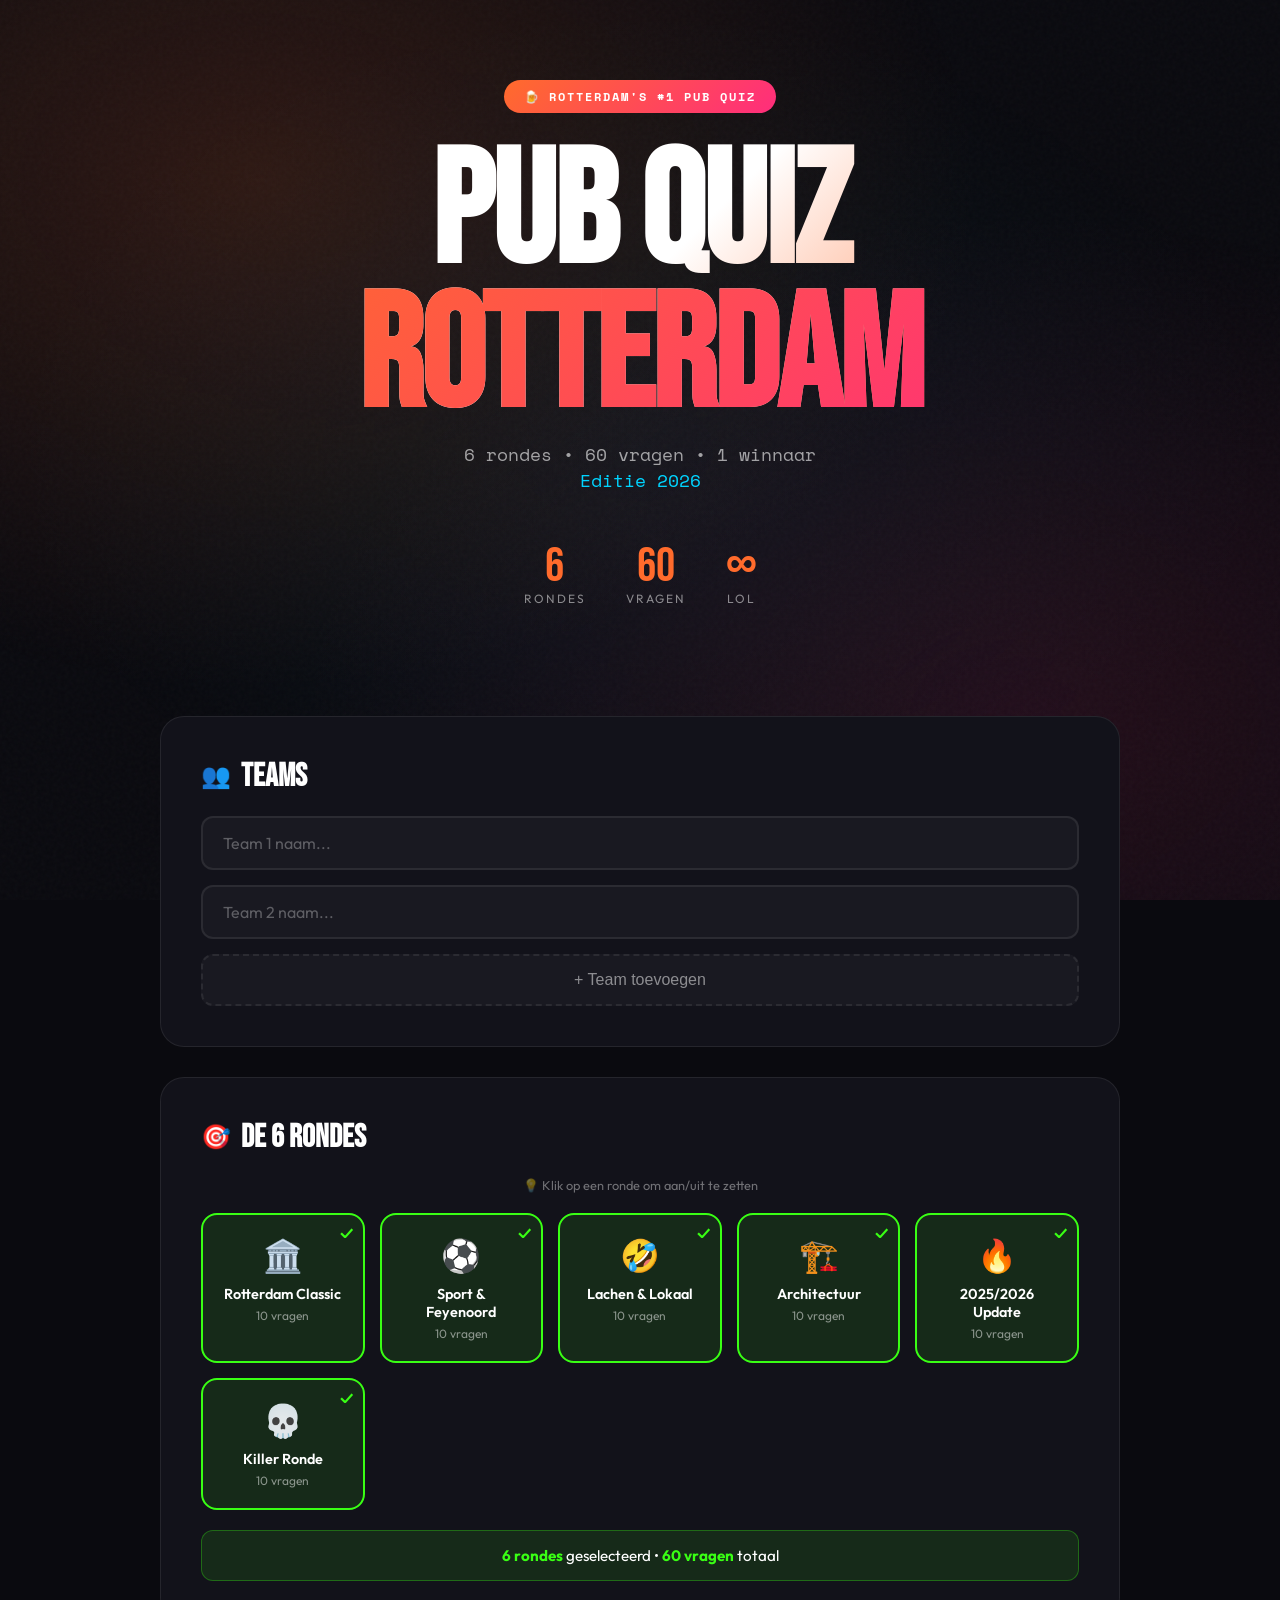
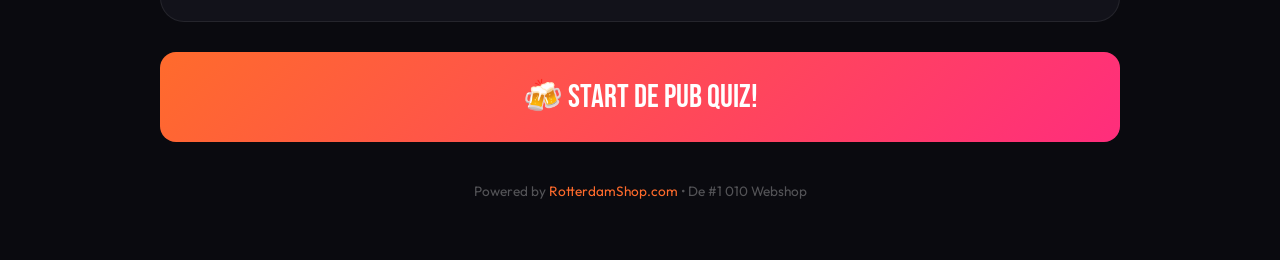
==== commit aab58a24: "Update pub-quiz.html keuze onderdelen nu mogelijk" ====
--- a/pub-quiz.html
+++ b/pub-quiz.html
@@ -278,11 +278,14 @@
 
         .round-card {
             background: var(--glass);
-            border: 1px solid var(--glass-border);
+            border: 2px solid var(--glass-border);
             border-radius: 16px;
             padding: 20px;
             text-align: center;
             transition: all 0.3s ease;
+            cursor: pointer;
+            position: relative;
+            user-select: none;
         }
 
         .round-card:hover {
@@ -290,9 +293,40 @@
             border-color: var(--neon-orange);
         }
 
+        .round-card.active {
+            border-color: var(--neon-green);
+            background: rgba(57, 255, 20, 0.1);
+        }
+
+        .round-card.active::after {
+            content: '✓';
+            position: absolute;
+            top: 8px;
+            right: 10px;
+            font-size: 1rem;
+            color: var(--neon-green);
+            font-weight: bold;
+        }
+
+        .round-card.disabled {
+            opacity: 0.35;
+            border-color: rgba(255,255,255,0.1);
+            background: rgba(0,0,0,0.3);
+        }
+
+        .round-card.disabled:hover {
+            transform: none;
+            border-color: rgba(255,255,255,0.2);
+        }
+
+        .round-card.disabled .emoji {
+            filter: grayscale(100%);
+        }
+
         .round-card .emoji {
             font-size: 2rem;
             margin-bottom: 10px;
+            transition: filter 0.3s ease;
         }
 
         .round-card .name {
@@ -304,6 +338,27 @@
         .round-card .count {
             font-size: 0.75rem;
             color: rgba(255,255,255,0.5);
+        }
+
+        .rounds-info {
+            text-align: center;
+            margin-top: 20px;
+            padding: 15px;
+            background: rgba(57, 255, 20, 0.1);
+            border: 1px solid rgba(57, 255, 20, 0.3);
+            border-radius: 12px;
+            font-size: 0.95rem;
+        }
+
+        .rounds-info strong {
+            color: var(--neon-green);
+        }
+
+        .rounds-hint {
+            text-align: center;
+            margin-top: 15px;
+            font-size: 0.8rem;
+            color: rgba(255,255,255,0.4);
         }
 
         /* Start button */
@@ -578,16 +633,43 @@
 
         .team-score-card {
             background: var(--glass);
-            border: 1px solid var(--glass-border);
+            border: 2px solid var(--glass-border);
             border-radius: 16px;
             padding: 20px;
             display: flex;
             align-items: center;
             justify-content: space-between;
+            transition: all 0.3s ease;
+        }
+
+        /* VERBETERDE STATES VOOR GOED/FOUT */
+        .team-score-card.marked-correct {
+            background: rgba(57, 255, 20, 0.15);
+            border-color: var(--neon-green);
+            box-shadow: 0 0 20px rgba(57, 255, 20, 0.3);
+        }
+
+        .team-score-card.marked-wrong {
+            background: rgba(255, 45, 124, 0.15);
+            border-color: var(--neon-pink);
+            box-shadow: 0 0 20px rgba(255, 45, 124, 0.3);
         }
 
         .team-score-card .name {
             font-weight: 600;
+            font-size: 1.1rem;
+        }
+
+        .team-score-card.marked-correct .name::after {
+            content: ' ✓';
+            color: var(--neon-green);
+            font-weight: 700;
+        }
+
+        .team-score-card.marked-wrong .name::after {
+            content: ' ✗';
+            color: var(--neon-pink);
+            font-weight: 700;
         }
 
         .score-buttons {
@@ -596,32 +678,70 @@
         }
 
         .score-btn {
-            width: 40px;
-            height: 40px;
+            width: 50px;
+            height: 50px;
             border-radius: 50%;
-            border: none;
-            font-size: 1.2rem;
+            border: 3px solid transparent;
+            font-size: 1.4rem;
             font-weight: 700;
             cursor: pointer;
             transition: all 0.2s ease;
+            display: flex;
+            align-items: center;
+            justify-content: center;
         }
 
         .score-btn.correct {
+            background: rgba(57, 255, 20, 0.2);
+            color: var(--neon-green);
+            border-color: var(--neon-green);
+        }
+
+        .score-btn.wrong {
+            background: rgba(255, 255, 255, 0.1);
+            color: rgba(255,255,255,0.5);
+            border-color: rgba(255,255,255,0.2);
+        }
+
+        .score-btn:hover {
+            transform: scale(1.15);
+        }
+
+        .score-btn.correct:hover {
+            background: rgba(57, 255, 20, 0.4);
+            box-shadow: 0 0 25px rgba(57, 255, 20, 0.5);
+        }
+
+        .score-btn.wrong:hover {
+            background: rgba(255, 45, 124, 0.3);
+            border-color: var(--neon-pink);
+            color: var(--neon-pink);
+            box-shadow: 0 0 25px rgba(255, 45, 124, 0.5);
+        }
+
+        /* SELECTED STATES - VEEL DUIDELIJKER */
+        .score-btn.correct.selected {
             background: var(--neon-green);
             color: #000;
-        }
-
-        .score-btn.wrong {
-            background: rgba(255,255,255,0.1);
-            color: rgba(255,255,255,0.5);
-        }
-
-        .score-btn:hover {
             transform: scale(1.1);
-        }
-
-        .score-btn.selected {
-            box-shadow: 0 0 20px currentColor;
+            box-shadow: 0 0 30px rgba(57, 255, 20, 0.7);
+        }
+
+        .score-btn.wrong.selected {
+            background: var(--neon-pink);
+            border-color: var(--neon-pink);
+            color: #fff;
+            transform: scale(1.1);
+            box-shadow: 0 0 30px rgba(255, 45, 124, 0.7);
+        }
+
+        /* Dim the other button when one is selected */
+        .team-score-card.marked-correct .score-btn.wrong {
+            opacity: 0.3;
+        }
+
+        .team-score-card.marked-wrong .score-btn.correct {
+            opacity: 0.3;
         }
 
         /* Next button */
@@ -919,37 +1039,41 @@
 
             <div class="setup-section">
                 <h3 class="section-title"><span class="icon">🎯</span> De 6 Rondes</h3>
+                <p class="rounds-hint">💡 Klik op een ronde om aan/uit te zetten</p>
                 <div class="rounds-preview">
-                    <div class="round-card">
+                    <div class="round-card active" data-round="0" onclick="toggleRound(0)">
                         <div class="emoji">🏛️</div>
                         <div class="name">Rotterdam Classic</div>
                         <div class="count">10 vragen</div>
                     </div>
-                    <div class="round-card">
+                    <div class="round-card active" data-round="1" onclick="toggleRound(1)">
                         <div class="emoji">⚽</div>
                         <div class="name">Sport & Feyenoord</div>
                         <div class="count">10 vragen</div>
                     </div>
-                    <div class="round-card">
+                    <div class="round-card active" data-round="2" onclick="toggleRound(2)">
                         <div class="emoji">🤣</div>
                         <div class="name">Lachen & Lokaal</div>
                         <div class="count">10 vragen</div>
                     </div>
-                    <div class="round-card">
+                    <div class="round-card active" data-round="3" onclick="toggleRound(3)">
                         <div class="emoji">🏗️</div>
                         <div class="name">Architectuur</div>
                         <div class="count">10 vragen</div>
                     </div>
-                    <div class="round-card">
+                    <div class="round-card active" data-round="4" onclick="toggleRound(4)">
                         <div class="emoji">🔥</div>
                         <div class="name">2025/2026 Update</div>
                         <div class="count">10 vragen</div>
                     </div>
-                    <div class="round-card">
+                    <div class="round-card active" data-round="5" onclick="toggleRound(5)">
                         <div class="emoji">💀</div>
                         <div class="name">Killer Ronde</div>
                         <div class="count">10 vragen</div>
                     </div>
+                </div>
+                <div class="rounds-info" id="roundsInfo">
+                    <strong>6 rondes</strong> geselecteerd • <strong>60 vragen</strong> totaal
                 </div>
             </div>
 
@@ -1103,7 +1227,7 @@
                     { category: "Uitspraak", question: "Hoe zeg je 'lekker' in plat Rotterdams?", answer: "Lekkâh / Meteen", extra: "'Da's meteen!' = Dat is lekker/goed!" },
                     { category: "Markt", question: "Op welke dag is de beroemde markt op de Binnenrotte?", answer: "Dinsdag en zaterdag", extra: "Een van de grootste warenmarkten van Nederland." },
                     { category: "Bijnaam", question: "Hoe noemen Rotterdammers zichzelf?", answer: "010'ers", extra: "Naar het netnummer van Rotterdam." },
-                    { category: "Rivaliteit", question: "Compleet de zin: 'Geen woorden maar...'", answer: "...dansen", extra: "Het Rotterdamse motto: minder praten, meer doen!" },
+                    { category: "Rivaliteit", question: "Compleet de zin: 'Geen woorden maar...'", answer: "...daden", extra: "Het Rotterdamse motto: minder praten, meer doen!" },
                     { category: "Kroeg", question: "In welke straat vind je de meeste kroegen in Rotterdam?", answer: "Witte de Withstraat", extra: "Het uitgaanshart van Rotterdam." }
                 ]
             },
@@ -1168,8 +1292,42 @@
         let timerInterval = null;
         let timeLeft = 30;
         let questionAnswered = false;
+        let currentQuestionScores = {}; // Track scores for current question
+        let selectedRounds = [0, 1, 2, 3, 4, 5]; // All rounds selected by default
+        let activeRounds = []; // Rounds to play in order
 
         // ============ FUNCTIONS ============
+        function toggleRound(roundIndex) {
+            const card = document.querySelector(`[data-round="${roundIndex}"]`);
+            
+            if (selectedRounds.includes(roundIndex)) {
+                // Don't allow deselecting if it's the last one
+                if (selectedRounds.length === 1) {
+                    alert('Je moet minimaal 1 ronde selecteren!');
+                    return;
+                }
+                // Remove from selection
+                selectedRounds = selectedRounds.filter(r => r !== roundIndex);
+                card.classList.remove('active');
+                card.classList.add('disabled');
+            } else {
+                // Add to selection
+                selectedRounds.push(roundIndex);
+                selectedRounds.sort((a, b) => a - b); // Keep in order
+                card.classList.add('active');
+                card.classList.remove('disabled');
+            }
+            
+            updateRoundsInfo();
+        }
+
+        function updateRoundsInfo() {
+            const numRounds = selectedRounds.length;
+            const numQuestions = numRounds * 10;
+            document.getElementById('roundsInfo').innerHTML = 
+                `<strong>${numRounds} ronde${numRounds !== 1 ? 's' : ''}</strong> geselecteerd • <strong>${numQuestions} vragen</strong> totaal`;
+        }
+
         function addTeamInput() {
             const container = document.getElementById('teamInputs');
             const count = container.children.length + 1;
@@ -1198,25 +1356,36 @@
                 return;
             }
 
-            currentRound = 0;
+            if (selectedRounds.length === 0) {
+                alert('Selecteer minimaal 1 ronde!');
+                return;
+            }
+
+            // Set up the active rounds to play
+            activeRounds = [...selectedRounds];
+            currentRound = 0; // Index in activeRounds array
             currentQuestion = 0;
             showScreen('quizScreen');
             loadQuestion();
         }
 
         function loadQuestion() {
-            const round = rounds[currentRound];
+            const actualRoundIndex = activeRounds[currentRound];
+            const round = rounds[actualRoundIndex];
             const question = round.questions[currentQuestion];
             questionAnswered = false;
+            currentQuestionScores = {}; // Reset current question scores
 
             // Update header
             document.getElementById('roundEmoji').textContent = round.emoji;
-            document.getElementById('roundName').textContent = `Ronde ${currentRound + 1}`;
+            document.getElementById('roundName').textContent = `Ronde ${currentRound + 1} van ${activeRounds.length}`;
             document.getElementById('roundSubtitle').textContent = round.name;
             document.getElementById('questionCounter').textContent = `Vraag ${currentQuestion + 1}/10`;
 
             // Update progress
-            const totalProgress = ((currentRound * 10 + currentQuestion) / 60) * 100;
+            const totalQuestions = activeRounds.length * 10;
+            const completedQuestions = currentRound * 10 + currentQuestion;
+            const totalProgress = (completedQuestions / totalQuestions) * 100;
             document.getElementById('progressFill').style.width = totalProgress + '%';
 
             // Update question
@@ -1266,7 +1435,8 @@
             questionAnswered = true;
             clearInterval(timerInterval);
 
-            const round = rounds[currentRound];
+            const actualRoundIndex = activeRounds[currentRound];
+            const round = rounds[actualRoundIndex];
             const question = round.questions[currentQuestion];
 
             document.getElementById('answerText').textContent = question.answer;
@@ -1282,30 +1452,45 @@
         function renderScoreInputs() {
             const container = document.getElementById('teamScoreInputs');
             container.innerHTML = teams.map(team => `
-                <div class="team-score-card" data-team="${team}">
+                <div class="team-score-card" data-team="${team}" id="card-${team.replace(/\s+/g, '-')}">
                     <span class="name">${team}</span>
                     <div class="score-buttons">
-                        <button class="score-btn correct" onclick="markScore('${team}', true)">✓</button>
-                        <button class="score-btn wrong" onclick="markScore('${team}', false)">✗</button>
+                        <button class="score-btn correct" onclick="markScore('${team}', true)" title="Goed">✓</button>
+                        <button class="score-btn wrong" onclick="markScore('${team}', false)" title="Fout">✗</button>
                     </div>
                 </div>
             `).join('');
         }
 
         function markScore(team, correct) {
-            const card = document.querySelector(`[data-team="${team}"]`);
+            const cardId = `card-${team.replace(/\s+/g, '-')}`;
+            const card = document.getElementById(cardId);
             const buttons = card.querySelectorAll('.score-btn');
             
+            // Remove all previous states
             buttons.forEach(btn => btn.classList.remove('selected'));
+            card.classList.remove('marked-correct', 'marked-wrong');
+            
+            // Apply new state
             if (correct) {
-                buttons[0].classList.add('selected');
-                scores[team] = (scores[team] || 0) + 1;
+                buttons[0].classList.add('selected'); // ✓ button
+                card.classList.add('marked-correct');
+                currentQuestionScores[team] = 1;
             } else {
-                buttons[1].classList.add('selected');
+                buttons[1].classList.add('selected'); // ✗ button
+                card.classList.add('marked-wrong');
+                currentQuestionScores[team] = 0;
             }
         }
 
         function nextQuestion() {
+            // Apply scores from current question
+            for (const team in currentQuestionScores) {
+                if (currentQuestionScores[team] === 1) {
+                    scores[team] = (scores[team] || 0) + 1;
+                }
+            }
+            
             currentQuestion++;
             
             if (currentQuestion >= 10) {
@@ -1313,7 +1498,7 @@
                 currentQuestion = 0;
                 currentRound++;
                 
-                if (currentRound >= 6) {
+                if (currentRound >= activeRounds.length) {
                     showFinalResults();
                 } else {
                     showRoundBreak();
@@ -1326,8 +1511,13 @@
         function showRoundBreak() {
             showScreen('roundBreakScreen');
             
-            document.getElementById('roundCompleteTitle').textContent = `Ronde ${currentRound} Klaar!`;
-            document.getElementById('continueBtn').textContent = `🚀 Door naar Ronde ${currentRound + 1}: ${rounds[currentRound].name}`;
+            const completedRoundIndex = activeRounds[currentRound - 1];
+            const nextRoundIndex = activeRounds[currentRound];
+            const completedRound = rounds[completedRoundIndex];
+            const nextRound = rounds[nextRoundIndex];
+            
+            document.getElementById('roundCompleteTitle').textContent = `${completedRound.name} Klaar!`;
+            document.getElementById('continueBtn').textContent = `🚀 Door naar: ${nextRound.name}`;
             
             renderLeaderboard('leaderboardContent');
         }
